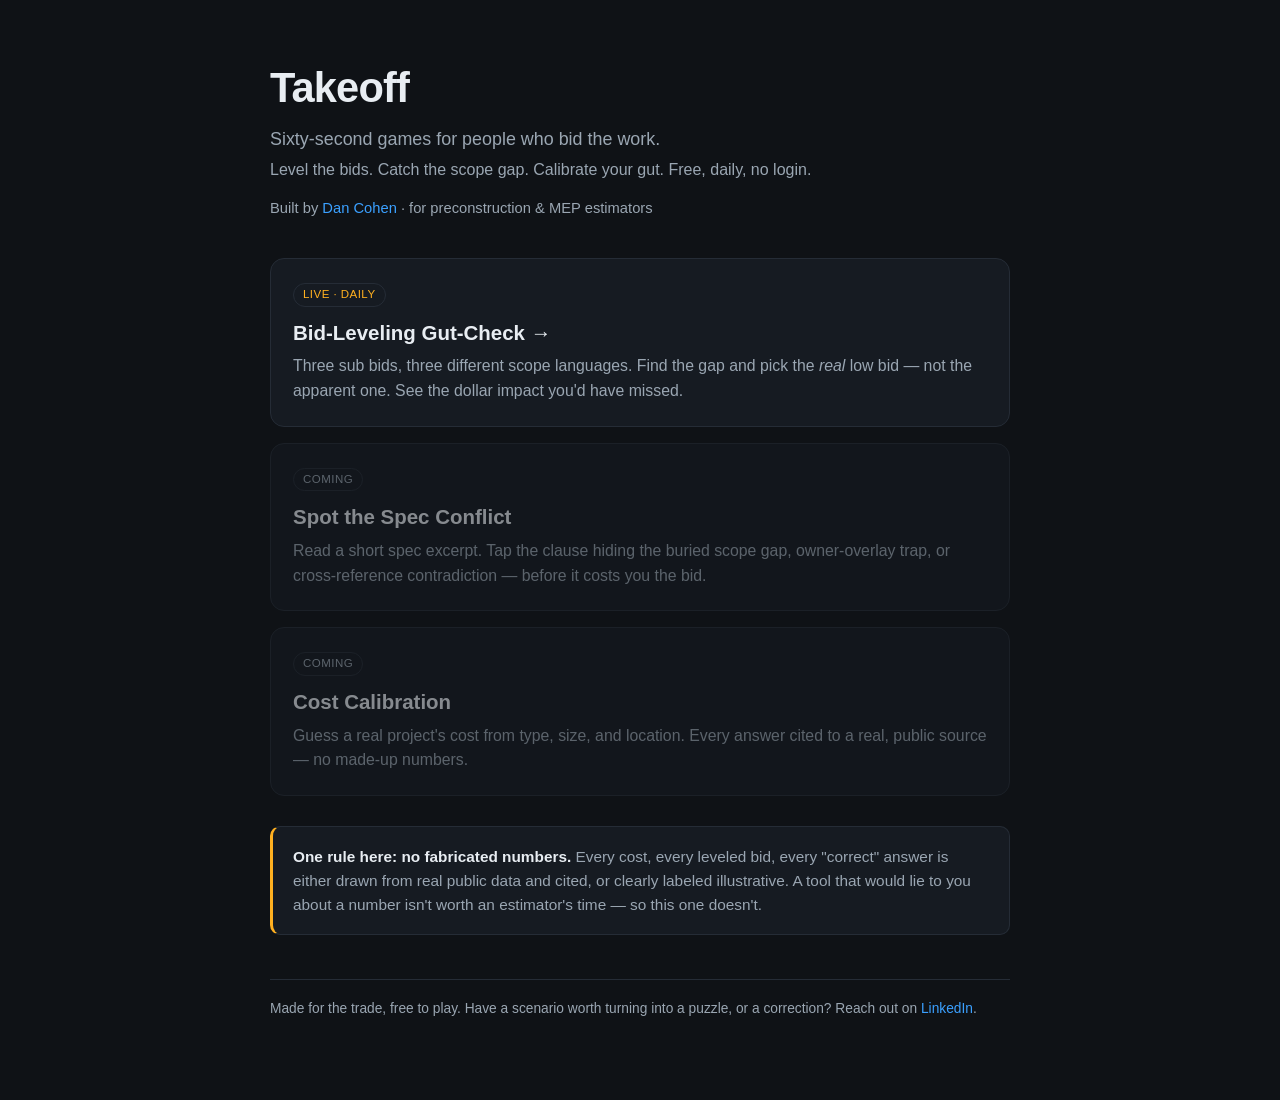
==== index.html @ 0ea5f2e1 "Takeoff — daily games for construction estimators (hub + Bid-Leveling Gut-Check) Live autonomous hom" ====
<!DOCTYPE html>
<html lang="en">
<head>
<meta charset="utf-8">
<meta name="viewport" content="width=device-width, initial-scale=1">
<title>Takeoff — daily games for construction estimators</title>
<meta name="description" content="Quick daily games for preconstruction and MEP estimators. Level the bids, catch the scope gap, calibrate your cost gut. Honestly sourced, cited, and free.">
<link rel="canonical" href="https://takeoff.buildtodogood.com/">
<meta property="og:title" content="Takeoff — daily games for construction estimators">
<meta property="og:description" content="Level the bids. Catch the scope gap. Calibrate your gut. Free daily games for preconstruction and MEP estimators.">
<meta property="og:type" content="website">
<meta property="og:url" content="https://takeoff.buildtodogood.com/">
<style>
  :root{
    --bg:#0f1216; --panel:#161b22; --ink:#e8edf2; --dim:#9aa6b2; --line:#252c36;
    --accent:#ffb020; --accent2:#3ba0ff;
  }
  *{box-sizing:border-box}
  body{margin:0;background:var(--bg);color:var(--ink);
    font-family:-apple-system,BlinkMacSystemFont,"Segoe UI",Roboto,Helvetica,Arial,sans-serif;
    line-height:1.55;-webkit-font-smoothing:antialiased}
  .wrap{max-width:780px;margin:0 auto;padding:56px 20px 80px}
  header h1{font-size:2.6rem;letter-spacing:-.02em;margin:0 0 6px}
  header .sub{color:var(--dim);font-size:1.12rem;margin:0 0 4px}
  .byline{color:var(--dim);font-size:.92rem;margin-top:14px}
  .byline a{color:var(--accent2);text-decoration:none}
  .games{display:grid;gap:16px;margin:38px 0 30px}
  .card{display:block;background:var(--panel);border:1px solid var(--line);border-radius:14px;
    padding:22px;text-decoration:none;color:inherit;transition:border-color .15s,transform .15s}
  .card:hover{border-color:var(--accent);transform:translateY(-2px)}
  .card.soon{opacity:.55;pointer-events:none}
  .card h2{margin:0 0 6px;font-size:1.28rem}
  .card p{margin:0;color:var(--dim);font-size:.99rem}
  .tag{display:inline-block;font-size:.72rem;letter-spacing:.04em;text-transform:uppercase;
    color:var(--accent);border:1px solid var(--line);border-radius:999px;padding:2px 9px;margin-bottom:10px}
  .tag.soon{color:var(--dim)}
  .ethos{background:var(--panel);border:1px solid var(--line);border-left:3px solid var(--accent);
    border-radius:10px;padding:18px 20px;color:var(--dim);font-size:.96rem;margin-top:8px}
  .ethos strong{color:var(--ink)}
  footer{margin-top:44px;color:var(--dim);font-size:.86rem;border-top:1px solid var(--line);padding-top:18px}
  footer a{color:var(--accent2);text-decoration:none}
</style>
</head>
<body>
<div class="wrap">
  <header>
    <h1>Takeoff</h1>
    <p class="sub">Sixty-second games for people who bid the work.</p>
    <p class="sub" style="font-size:1rem">Level the bids. Catch the scope gap. Calibrate your gut. Free, daily, no login.</p>
    <p class="byline">Built by <a href="https://www.linkedin.com/in/build-ai-for-good" rel="noopener">Dan Cohen</a> · for preconstruction &amp; MEP estimators</p>
  </header>

  <div class="games">
    <a class="card" href="/bid-leveling/">
      <span class="tag">Live · daily</span>
      <h2>Bid-Leveling Gut-Check →</h2>
      <p>Three sub bids, three different scope languages. Find the gap and pick the <em>real</em> low bid — not the apparent one. See the dollar impact you'd have missed.</p>
    </a>
    <span class="card soon">
      <span class="tag soon">Coming</span>
      <h2>Spot the Spec Conflict</h2>
      <p>Read a short spec excerpt. Tap the clause hiding the buried scope gap, owner-overlay trap, or cross-reference contradiction — before it costs you the bid.</p>
    </span>
    <span class="card soon">
      <span class="tag soon">Coming</span>
      <h2>Cost Calibration</h2>
      <p>Guess a real project's cost from type, size, and location. Every answer cited to a real, public source — no made-up numbers.</p>
    </span>
  </div>

  <div class="ethos">
    <strong>One rule here: no fabricated numbers.</strong> Every cost, every leveled bid, every "correct" answer is either drawn from real public data and cited, or clearly labeled illustrative. A tool that would lie to you about a number isn't worth an estimator's time — so this one doesn't.
  </div>

  <footer>
    Made for the trade, free to play. Have a scenario worth turning into a puzzle, or a correction? Reach out on <a href="https://www.linkedin.com/in/build-ai-for-good" rel="noopener">LinkedIn</a>.
  </footer>
</div>
</body>
</html>
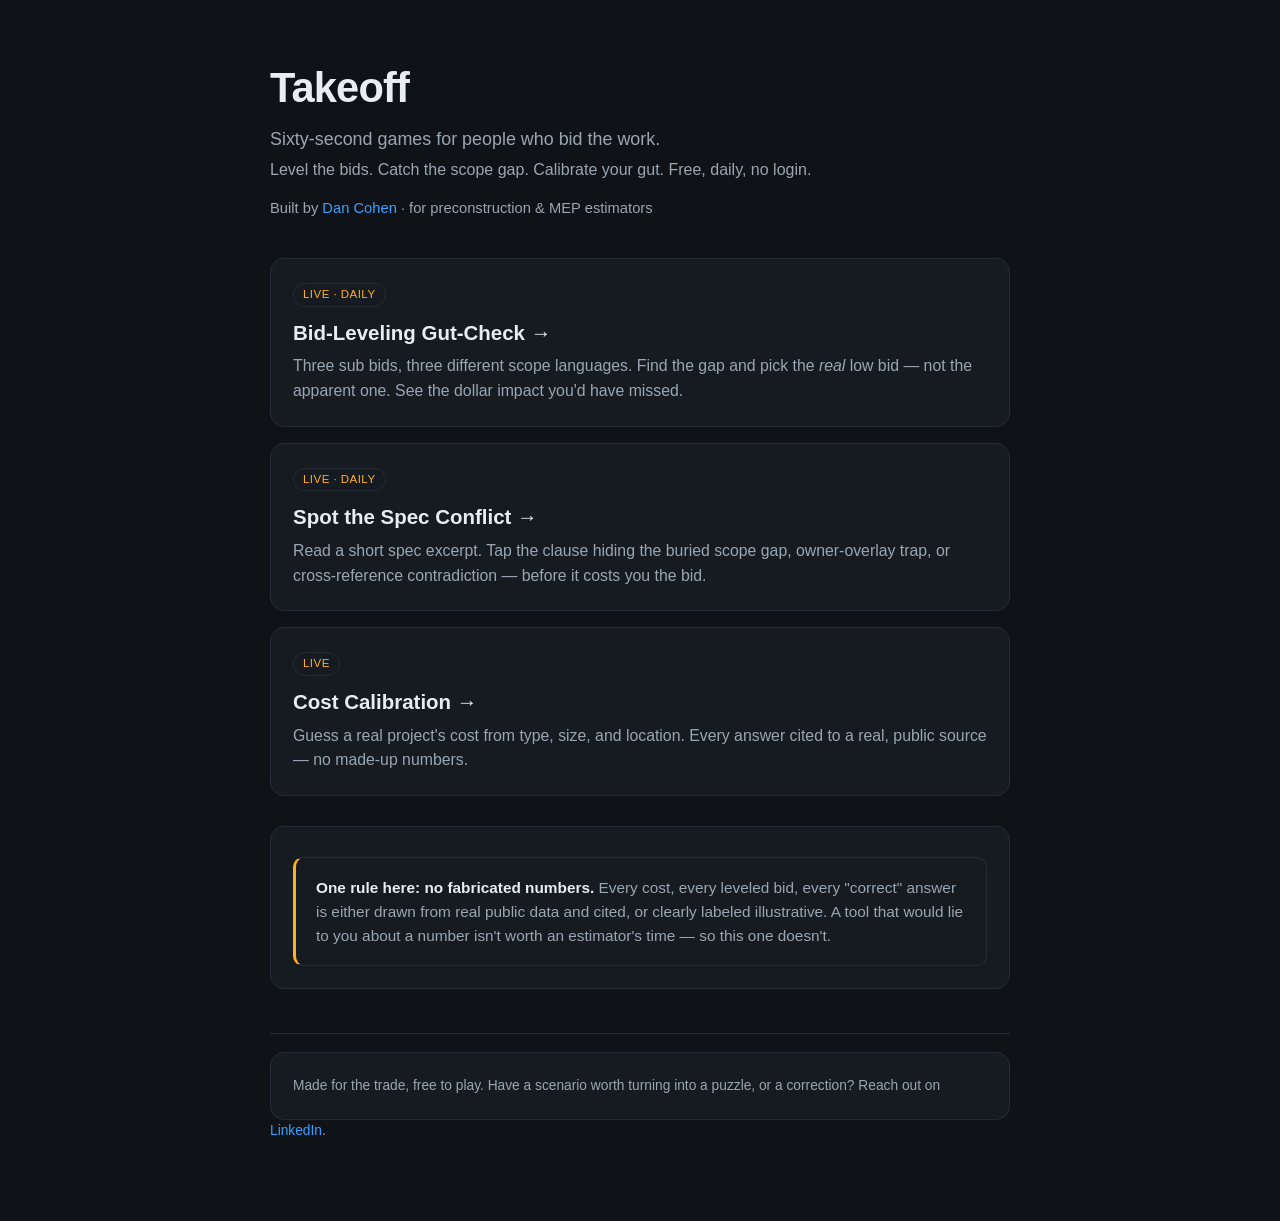
==== commit 361a3e94: "Add Spot-the-Spec-Conflict + Cost-Calibration games (self-contained); hub lists 3 live" ====
--- a/index.html
+++ b/index.html
@@ -56,14 +56,14 @@
       <h2>Bid-Leveling Gut-Check →</h2>
       <p>Three sub bids, three different scope languages. Find the gap and pick the <em>real</em> low bid — not the apparent one. See the dollar impact you'd have missed.</p>
     </a>
-    <span class="card soon">
-      <span class="tag soon">Coming</span>
-      <h2>Spot the Spec Conflict</h2>
+    <a class="card" href="/spot-the-spec-conflict/">
+      <span class="tag">Live · daily</span>
+      <h2>Spot the Spec Conflict →</h2>
       <p>Read a short spec excerpt. Tap the clause hiding the buried scope gap, owner-overlay trap, or cross-reference contradiction — before it costs you the bid.</p>
     </span>
-    <span class="card soon">
-      <span class="tag soon">Coming</span>
-      <h2>Cost Calibration</h2>
+    <a class="card" href="/cost-calibration/">
+      <span class="tag">Live</span>
+      <h2>Cost Calibration →</h2>
       <p>Guess a real project's cost from type, size, and location. Every answer cited to a real, public source — no made-up numbers.</p>
     </span>
   </div>
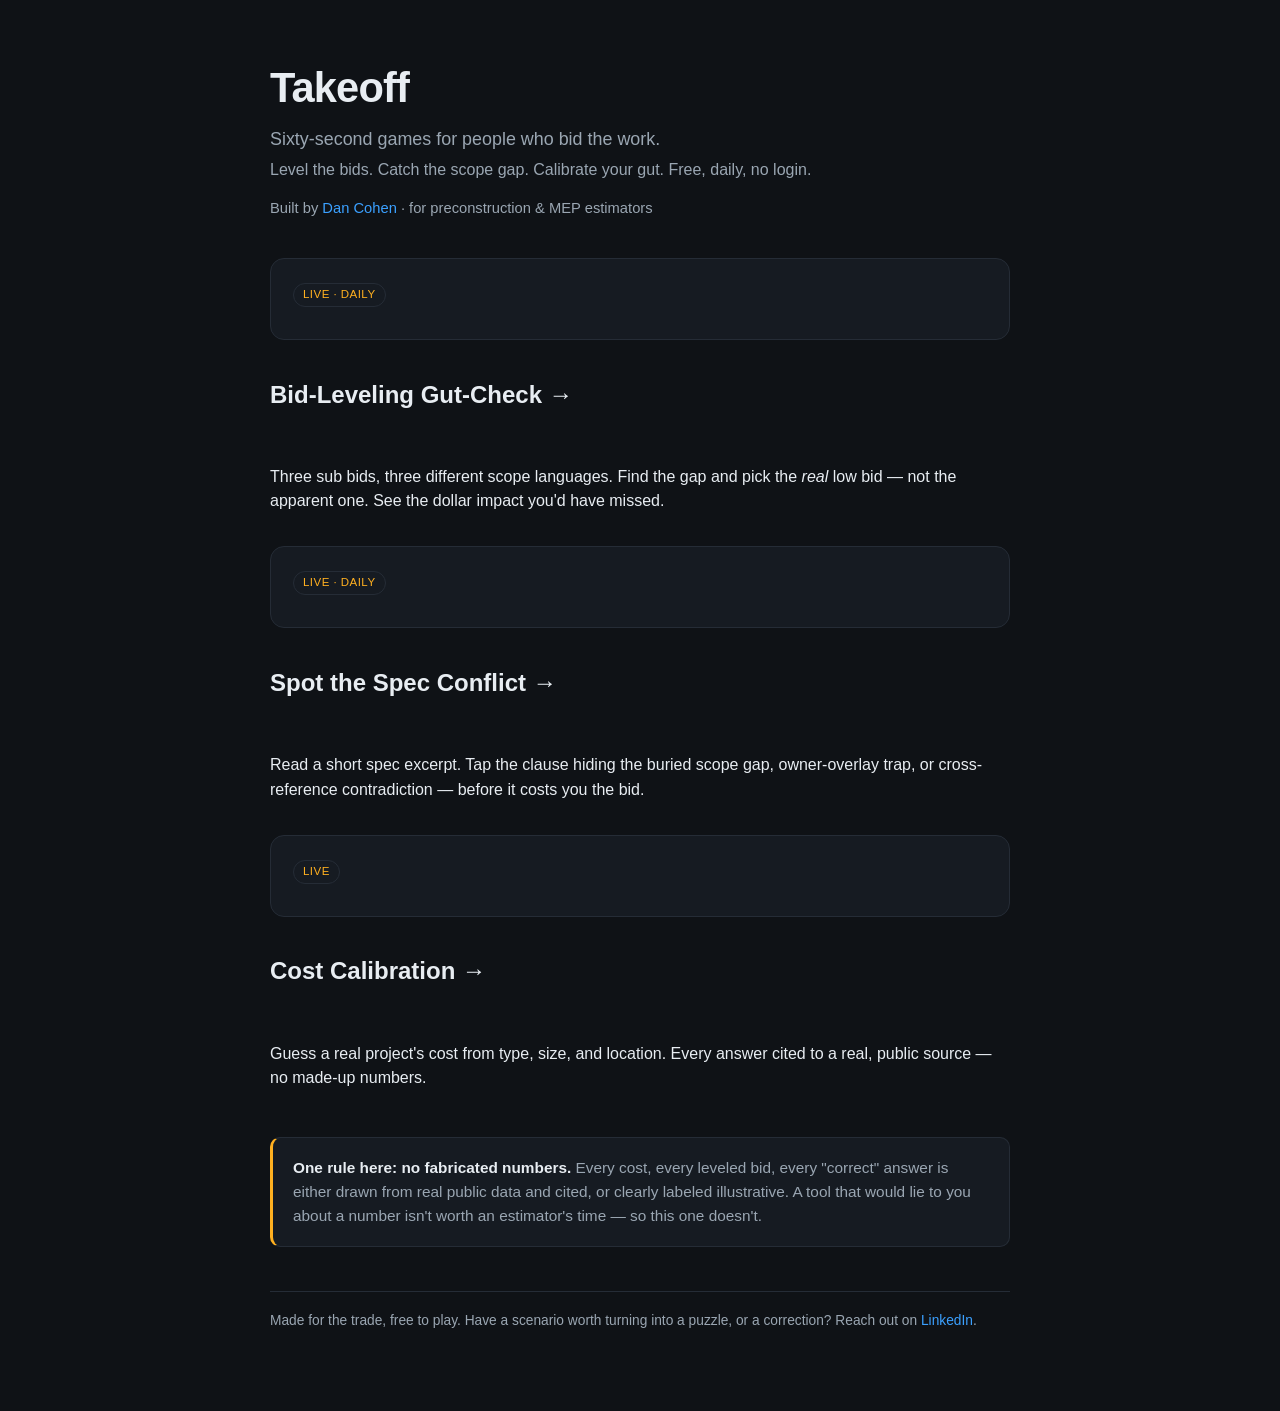
==== commit f8ffb9e0: "Fix hub card tags; drop dead site-shell scripts (hive.js/cookie-consent.js) from migrated games" ====
--- a/index.html
+++ b/index.html
@@ -52,17 +52,17 @@
 
   <div class="games">
     <a class="card" href="/bid-leveling/">
-      <span class="tag">Live · daily</span>
+      <span class="tag">Live · daily</a>
       <h2>Bid-Leveling Gut-Check →</h2>
       <p>Three sub bids, three different scope languages. Find the gap and pick the <em>real</em> low bid — not the apparent one. See the dollar impact you'd have missed.</p>
     </a>
     <a class="card" href="/spot-the-spec-conflict/">
-      <span class="tag">Live · daily</span>
+      <span class="tag">Live · daily</a>
       <h2>Spot the Spec Conflict →</h2>
       <p>Read a short spec excerpt. Tap the clause hiding the buried scope gap, owner-overlay trap, or cross-reference contradiction — before it costs you the bid.</p>
     </span>
     <a class="card" href="/cost-calibration/">
-      <span class="tag">Live</span>
+      <span class="tag">Live</a>
       <h2>Cost Calibration →</h2>
       <p>Guess a real project's cost from type, size, and location. Every answer cited to a real, public source — no made-up numbers.</p>
     </span>
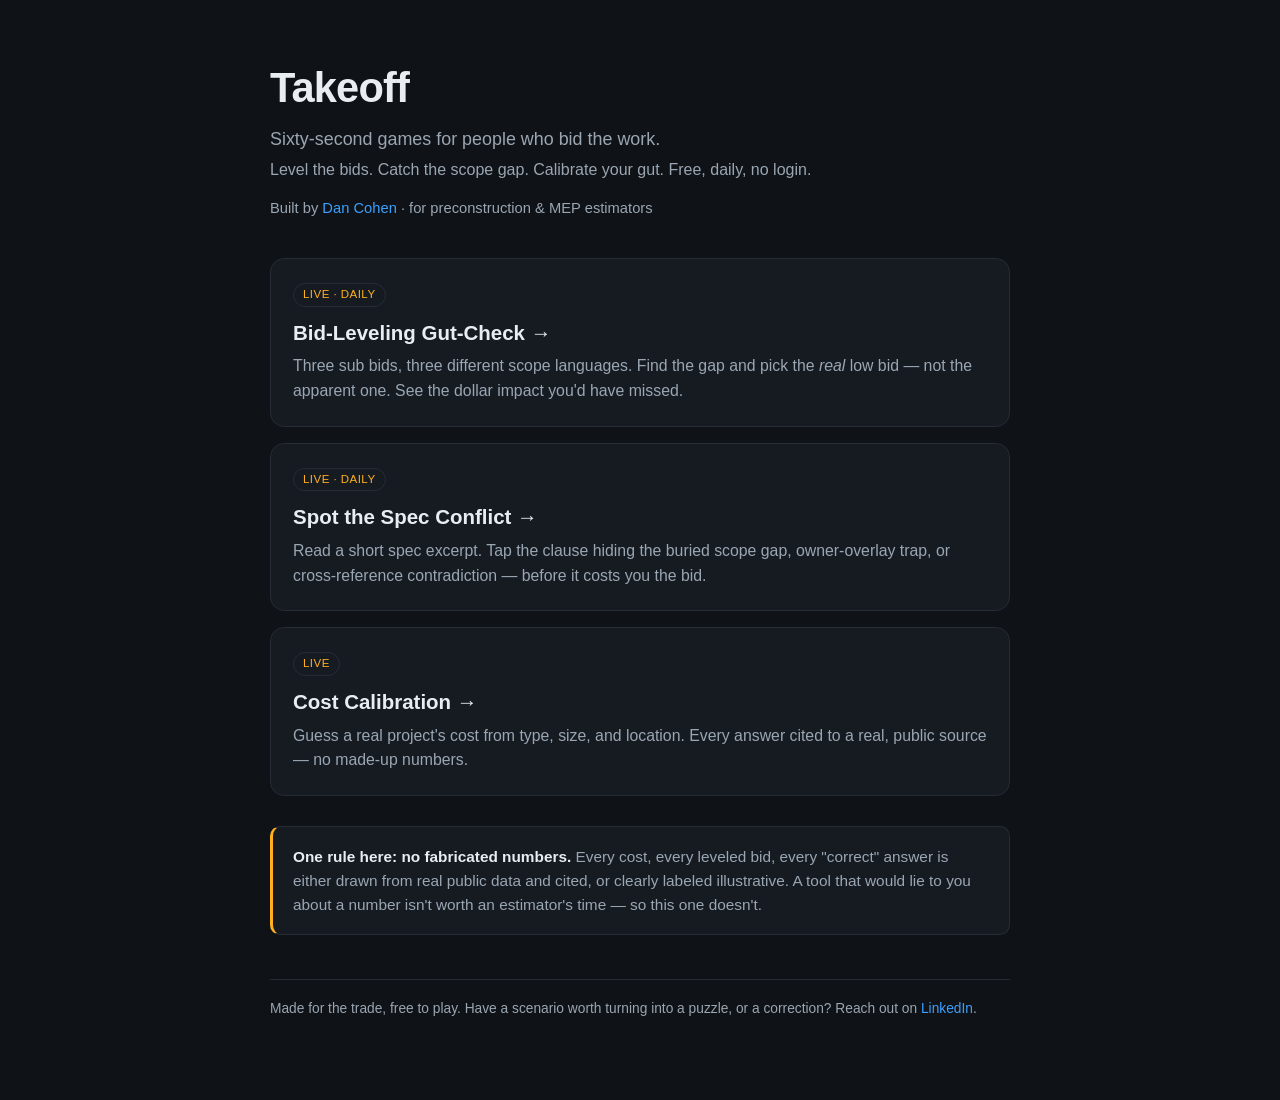
==== commit fde36519: "Fix hub card markup (pills close </span>, cards close </a>)" ====
--- a/index.html
+++ b/index.html
@@ -52,20 +52,20 @@
 
   <div class="games">
     <a class="card" href="/bid-leveling/">
-      <span class="tag">Live · daily</a>
+      <span class="tag">Live · daily</span>
       <h2>Bid-Leveling Gut-Check →</h2>
       <p>Three sub bids, three different scope languages. Find the gap and pick the <em>real</em> low bid — not the apparent one. See the dollar impact you'd have missed.</p>
     </a>
     <a class="card" href="/spot-the-spec-conflict/">
-      <span class="tag">Live · daily</a>
+      <span class="tag">Live · daily</span>
       <h2>Spot the Spec Conflict →</h2>
       <p>Read a short spec excerpt. Tap the clause hiding the buried scope gap, owner-overlay trap, or cross-reference contradiction — before it costs you the bid.</p>
-    </span>
+    </a>
     <a class="card" href="/cost-calibration/">
-      <span class="tag">Live</a>
+      <span class="tag">Live</span>
       <h2>Cost Calibration →</h2>
       <p>Guess a real project's cost from type, size, and location. Every answer cited to a real, public source — no made-up numbers.</p>
-    </span>
+    </a>
   </div>
 
   <div class="ethos">
